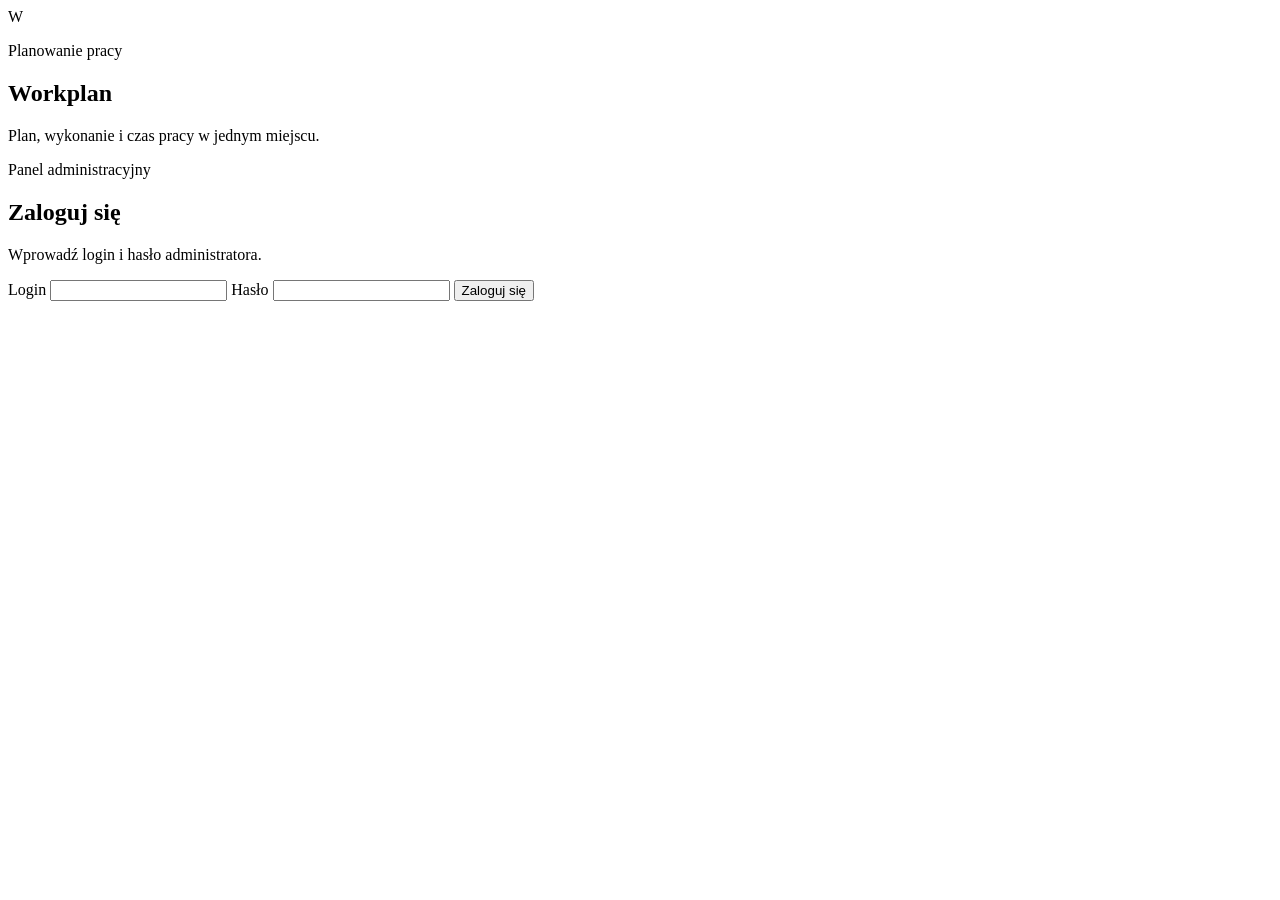
==== index.html @ d7bc0a07 "Etap 1: dodaj ekran logowania" ====
<!doctype html>
<html lang="pl">
<head>
  <meta charset="utf-8" />
  <meta name="viewport" content="width=device-width,initial-scale=1" />
  <title>Workplan — logowanie</title>
  <link rel="stylesheet" href="styles.css" />
</head>
<body class="login-page">
  <main class="login-shell">
    <section class="brand-panel">
      <div class="brand-mark">W</div>
      <div>
        <p class="eyebrow">Planowanie pracy</p>
        <h1>Workplan</h1>
        <p class="muted">Plan, wykonanie i czas pracy w jednym miejscu.</p>
      </div>
    </section>

    <section class="login-card" aria-labelledby="login-title">
      <div class="card-head">
        <p class="eyebrow">Panel administracyjny</p>
        <h2 id="login-title">Zaloguj się</h2>
        <p class="muted">Wprowadź login i hasło administratora.</p>
      </div>

      <form id="loginForm" novalidate>
        <label>
          <span>Login</span>
          <input id="login" name="login" autocomplete="username" required />
        </label>
        <label>
          <span>Hasło</span>
          <input id="password" name="password" type="password" autocomplete="current-password" required />
        </label>
        <button id="submitBtn" type="submit">Zaloguj się</button>
        <p id="message" class="form-message" role="status" aria-live="polite"></p>
      </form>
    </section>
  </main>
  <script src="app.js"></script>
</body>
</html>
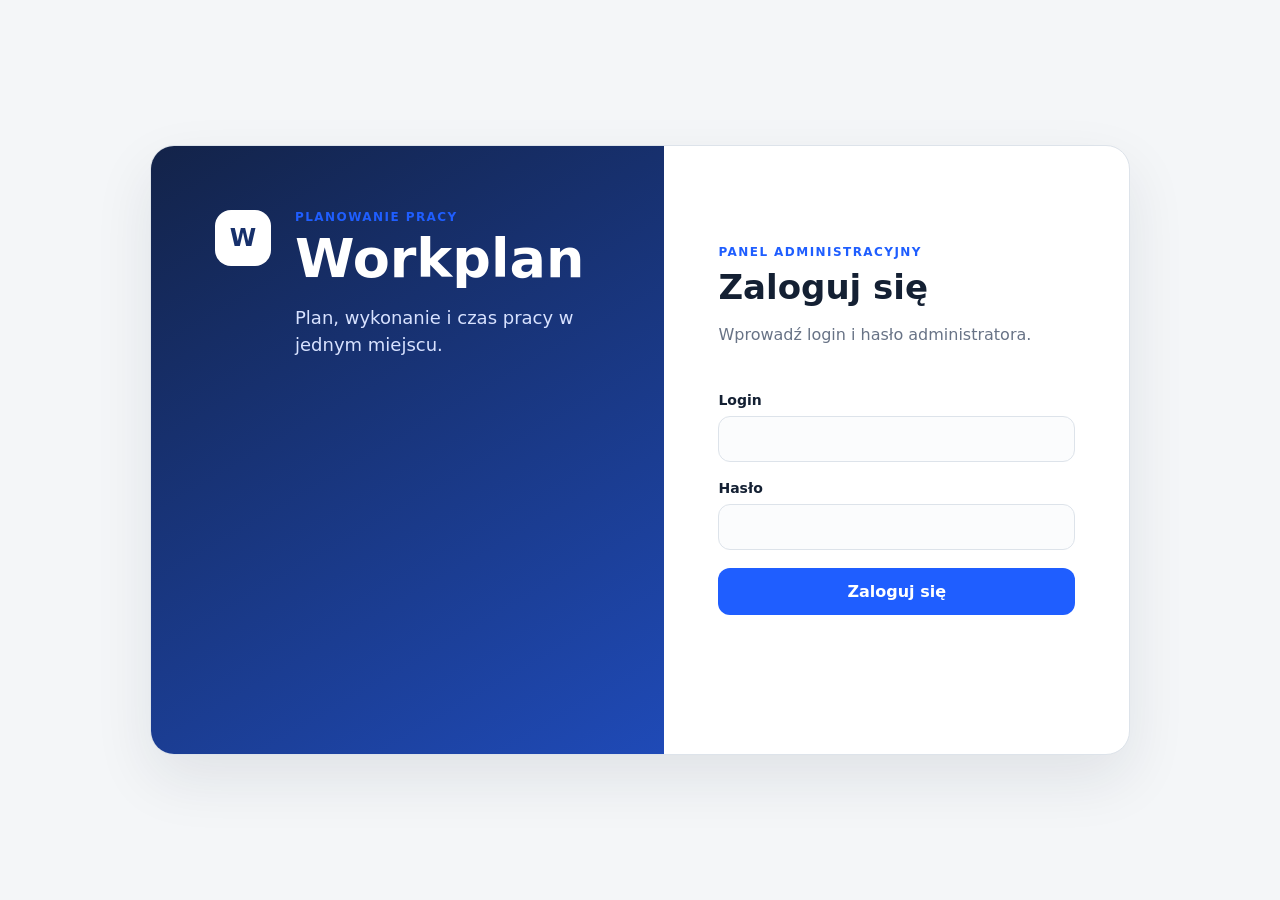
==== commit 5be8a790: "Uruchom ponownie publikację GitHub Pages" ====
--- a/index.html
+++ b/index.html
@@ -39,5 +39,6 @@
     </section>
   </main>
   <script src="app.js"></script>
+  <!-- pages deploy trigger 2026-09-12 -->
 </body>
 </html>
--- a/styles.css
+++ b/styles.css
@@ -0,0 +1,13 @@
+:root{
+  --bg:#f4f6f8;--surface:#ffffff;--ink:#142033;--muted:#687386;--line:#dde3ea;--accent:#1f5eff;--accent-2:#0d1f4a;--danger:#b42318;
+  font-family:Inter,ui-sans-serif,system-ui,-apple-system,BlinkMacSystemFont,"Segoe UI",sans-serif;
+}
+*{box-sizing:border-box}body{margin:0;color:var(--ink);background:var(--bg)}
+.login-page{min-height:100vh;display:grid;place-items:center;padding:32px}.login-shell{width:min(100%,980px);display:grid;grid-template-columns:1.05fr .95fr;min-height:610px;background:var(--surface);border:1px solid var(--line);border-radius:24px;overflow:hidden;box-shadow:0 24px 60px rgba(20,32,51,.09)}
+.brand-panel{padding:64px;background:linear-gradient(150deg,#132349 0%,#1f4ab7 100%);color:#fff;display:flex;gap:24px;align-items:flex-start}.brand-panel h1{font-size:54px;line-height:1;margin:8px 0 18px}.brand-panel .muted{color:#d8e2ff;max-width:360px;font-size:18px;line-height:1.5}
+.brand-mark{width:56px;height:56px;border-radius:16px;display:grid;place-items:center;background:#fff;color:#17306b;font-weight:800;font-size:24px;flex:0 0 auto}.brand-mark.small{width:34px;height:34px;border-radius:10px;font-size:15px;background:var(--accent);color:white}
+.login-card{padding:64px 54px;display:flex;flex-direction:column;justify-content:center}.card-head{margin-bottom:28px}.eyebrow{text-transform:uppercase;letter-spacing:.12em;font-size:12px;font-weight:800;color:var(--accent);margin:0 0 8px}.login-card h2,.page-head h1{margin:0;font-size:34px}.muted{color:var(--muted);line-height:1.55}
+form{display:grid;gap:18px}label{display:grid;gap:8px;font-weight:650;font-size:14px}input{width:100%;border:1px solid var(--line);border-radius:12px;padding:14px 15px;font:inherit;outline:none;background:#fbfcfd}input:focus{border-color:var(--accent);box-shadow:0 0 0 4px rgba(31,94,255,.10)}button{border:0;border-radius:12px;padding:14px 18px;font:inherit;font-weight:750;background:var(--accent);color:#fff;cursor:pointer}button:disabled{opacity:.65;cursor:wait}.form-message{min-height:22px;margin:0;color:var(--danger);font-size:14px}
+.topbar{height:68px;background:#fff;border-bottom:1px solid var(--line);display:flex;align-items:center;justify-content:space-between;padding:0 28px}.brand-inline,.user-box{display:flex;align-items:center;gap:12px}.ghost{background:transparent;color:var(--ink);border:1px solid var(--line);padding:9px 12px}
+.content-shell{width:min(1180px,calc(100% - 40px));margin:42px auto}.page-head{display:flex;align-items:center;justify-content:space-between;margin-bottom:28px}.empty-state{border:1px dashed #bcc7d5;background:#fff;border-radius:18px;padding:64px 32px;text-align:center}.empty-state h2{margin:12px 0 8px}.empty-state p{max-width:620px;margin:0 auto;color:var(--muted);line-height:1.6}.empty-icon{width:44px;height:44px;margin:auto;border-radius:12px;display:grid;place-items:center;background:#edf2ff;color:var(--accent);font-size:28px}
+@media(max-width:760px){.login-page{padding:16px}.login-shell{grid-template-columns:1fr;min-height:0}.brand-panel{padding:30px}.brand-panel h1{font-size:38px}.login-card{padding:36px 28px}.topbar{padding:0 16px}.user-box span{display:none}}
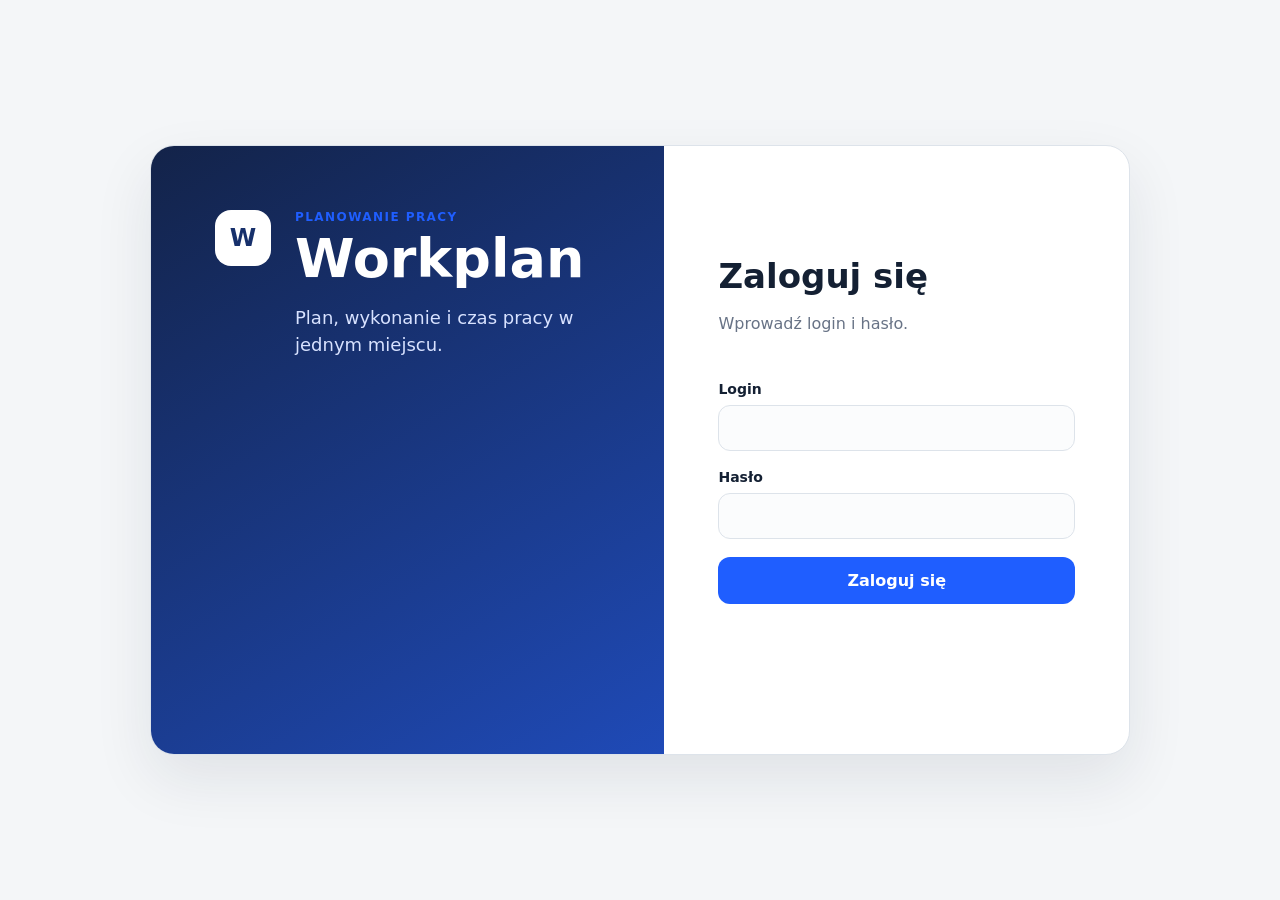
==== commit 9a5c8950: "Usuń wzmianki o administratorze z logowania" ====
--- a/index.html
+++ b/index.html
@@ -19,9 +19,8 @@
 
     <section class="login-card" aria-labelledby="login-title">
       <div class="card-head">
-        <p class="eyebrow">Panel administracyjny</p>
         <h2 id="login-title">Zaloguj się</h2>
-        <p class="muted">Wprowadź login i hasło administratora.</p>
+        <p class="muted">Wprowadź login i hasło.</p>
       </div>
 
       <form id="loginForm" novalidate>
@@ -39,6 +38,5 @@
     </section>
   </main>
   <script src="app.js"></script>
-  <!-- pages deploy trigger 2026-09-12 -->
 </body>
 </html>
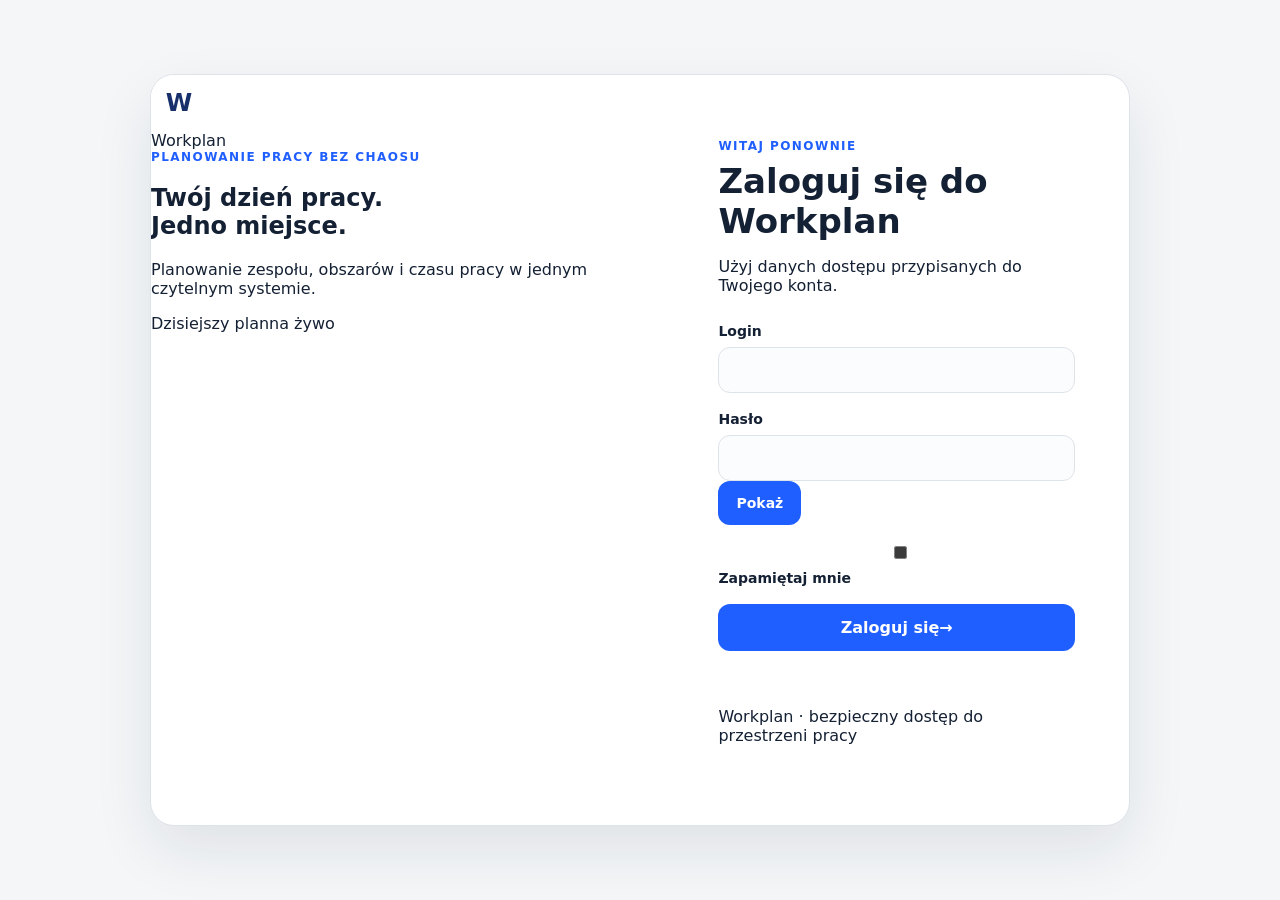
==== commit 3c60ddd2: "Deploy dark Workplan login screen" ====
--- a/index.html
+++ b/index.html
@@ -1,42 +1,45 @@
 <!doctype html>
 <html lang="pl">
 <head>
-  <meta charset="utf-8" />
-  <meta name="viewport" content="width=device-width,initial-scale=1" />
+  <meta charset="utf-8">
+  <meta name="viewport" content="width=device-width,initial-scale=1">
+  <meta name="color-scheme" content="dark">
   <title>Workplan — logowanie</title>
-  <link rel="stylesheet" href="styles.css" />
+  <link rel="stylesheet" href="styles.css?v=20260912.1">
 </head>
-<body class="login-page">
+<body class="login-page" data-page="login">
   <main class="login-shell">
-    <section class="brand-panel">
-      <div class="brand-mark">W</div>
-      <div>
-        <p class="eyebrow">Planowanie pracy</p>
-        <h1>Workplan</h1>
-        <p class="muted">Plan, wykonanie i czas pracy w jednym miejscu.</p>
+    <section class="login-brand" aria-label="Workplan">
+      <div class="brand-lockup"><span class="brand-mark">W</span><span>Workplan</span></div>
+      <div class="brand-copy">
+        <p class="eyebrow">Planowanie pracy bez chaosu</p>
+        <h1>Twój dzień pracy.<br><span>Jedno miejsce.</span></h1>
+        <p>Planowanie zespołu, obszarów i czasu pracy w jednym czytelnym systemie.</p>
+      </div>
+      <div class="signal-card" aria-hidden="true">
+        <div class="signal-head"><span>Dzisiejszy plan</span><span class="live-dot">na żywo</span></div>
+        <div class="signal-bars"><i style="--h:42%"></i><i style="--h:67%"></i><i style="--h:54%"></i><i style="--h:82%"></i><i style="--h:73%"></i><i style="--h:91%"></i><i style="--h:78%"></i></div>
       </div>
     </section>
 
-    <section class="login-card" aria-labelledby="login-title">
-      <div class="card-head">
-        <h2 id="login-title">Zaloguj się</h2>
-        <p class="muted">Wprowadź login i hasło.</p>
+    <section class="login-card" aria-labelledby="loginTitle">
+      <div class="login-card-inner">
+        <div class="card-head">
+          <p class="eyebrow">Witaj ponownie</p>
+          <h2 id="loginTitle">Zaloguj się do Workplan</h2>
+          <p>Użyj danych dostępu przypisanych do Twojego konta.</p>
+        </div>
+        <form id="loginForm" novalidate>
+          <label class="field"><span>Login</span><input id="login" name="login" autocomplete="username" inputmode="text" required></label>
+          <label class="field"><span>Hasło</span><span class="password-field"><input id="password" name="password" type="password" autocomplete="current-password" required><button id="togglePassword" class="icon-button" type="button" aria-label="Pokaż hasło">Pokaż</button></span></label>
+          <div class="form-row"><label class="check"><input id="rememberMe" type="checkbox"><span>Zapamiętaj mnie</span></label></div>
+          <button id="submitBtn" class="primary-button" type="submit"><span>Zaloguj się</span><span aria-hidden="true">→</span></button>
+          <p id="message" class="form-message" role="status" aria-live="polite"></p>
+        </form>
       </div>
-
-      <form id="loginForm" novalidate>
-        <label>
-          <span>Login</span>
-          <input id="login" name="login" autocomplete="username" required />
-        </label>
-        <label>
-          <span>Hasło</span>
-          <input id="password" name="password" type="password" autocomplete="current-password" required />
-        </label>
-        <button id="submitBtn" type="submit">Zaloguj się</button>
-        <p id="message" class="form-message" role="status" aria-live="polite"></p>
-      </form>
+      <p class="login-foot">Workplan · bezpieczny dostęp do przestrzeni pracy</p>
     </section>
   </main>
-  <script src="app.js"></script>
+  <script src="app.js?v=20260912.1"></script>
 </body>
 </html>
